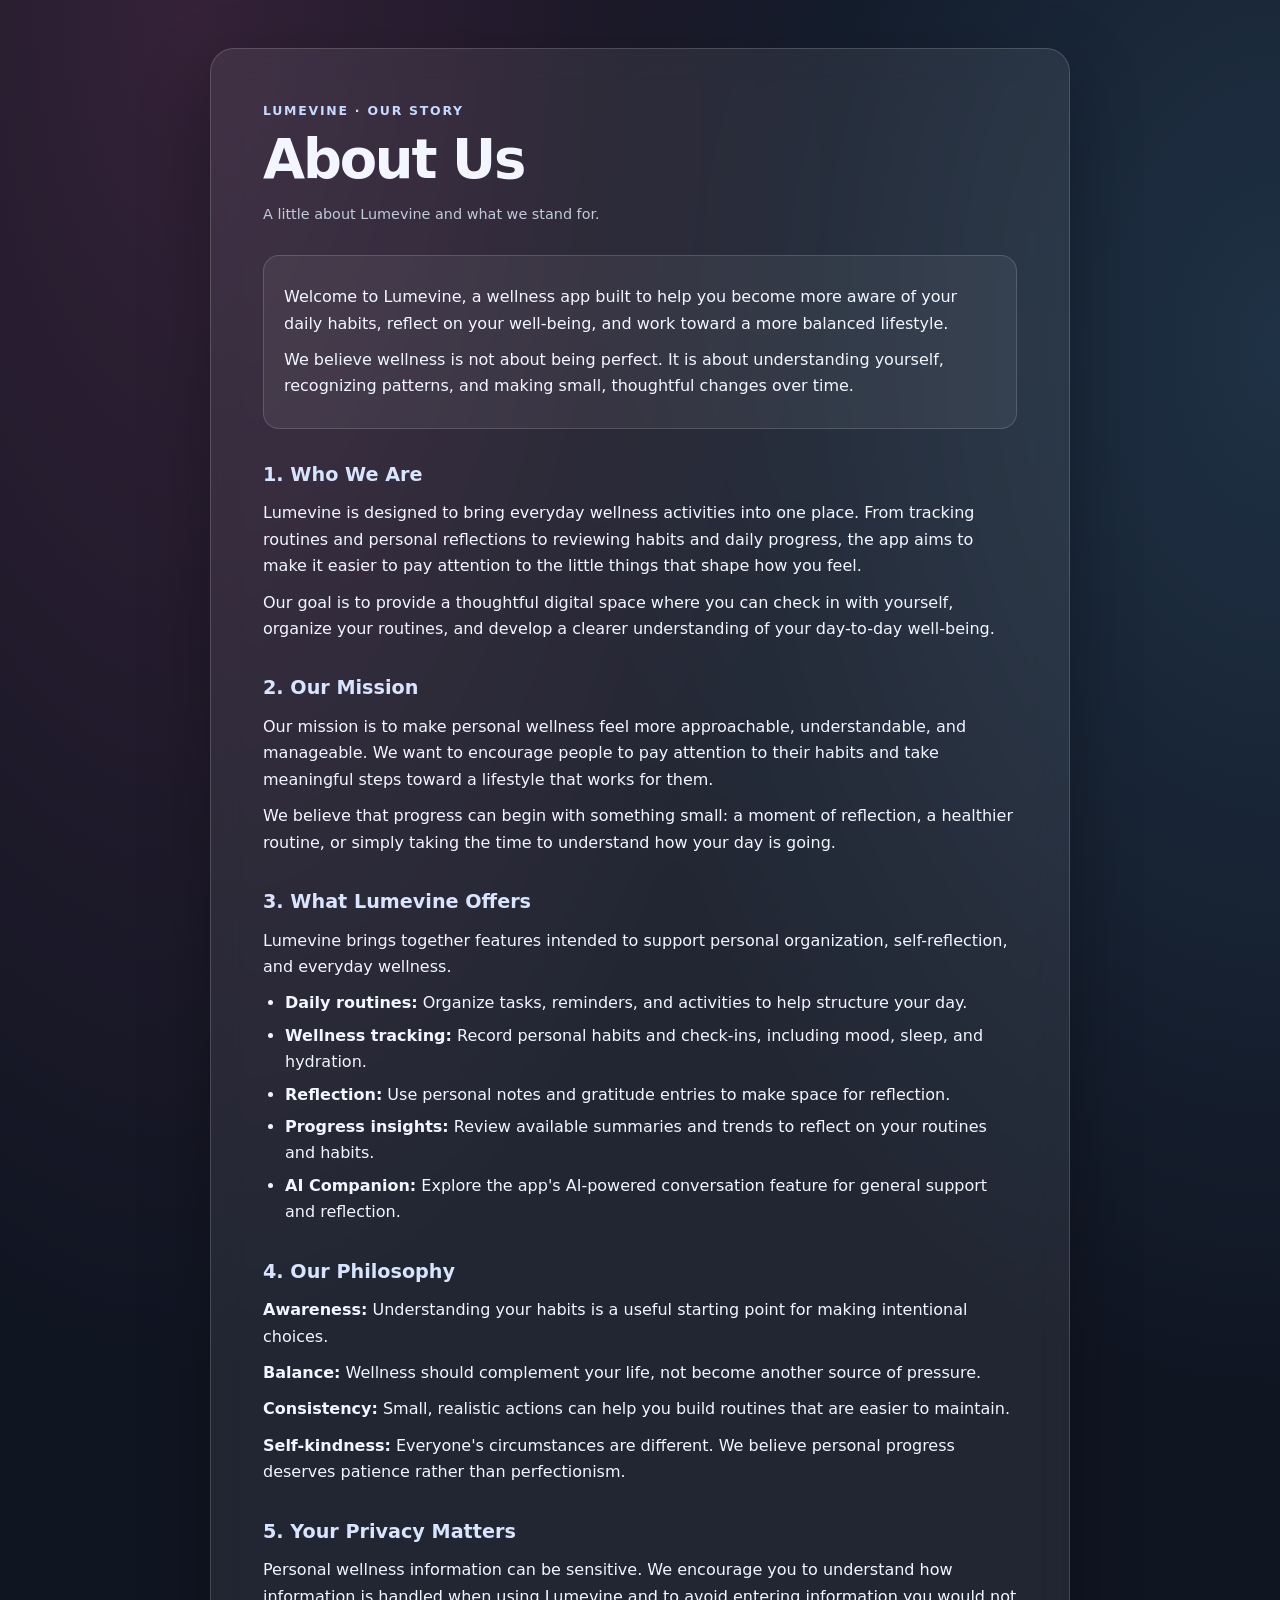
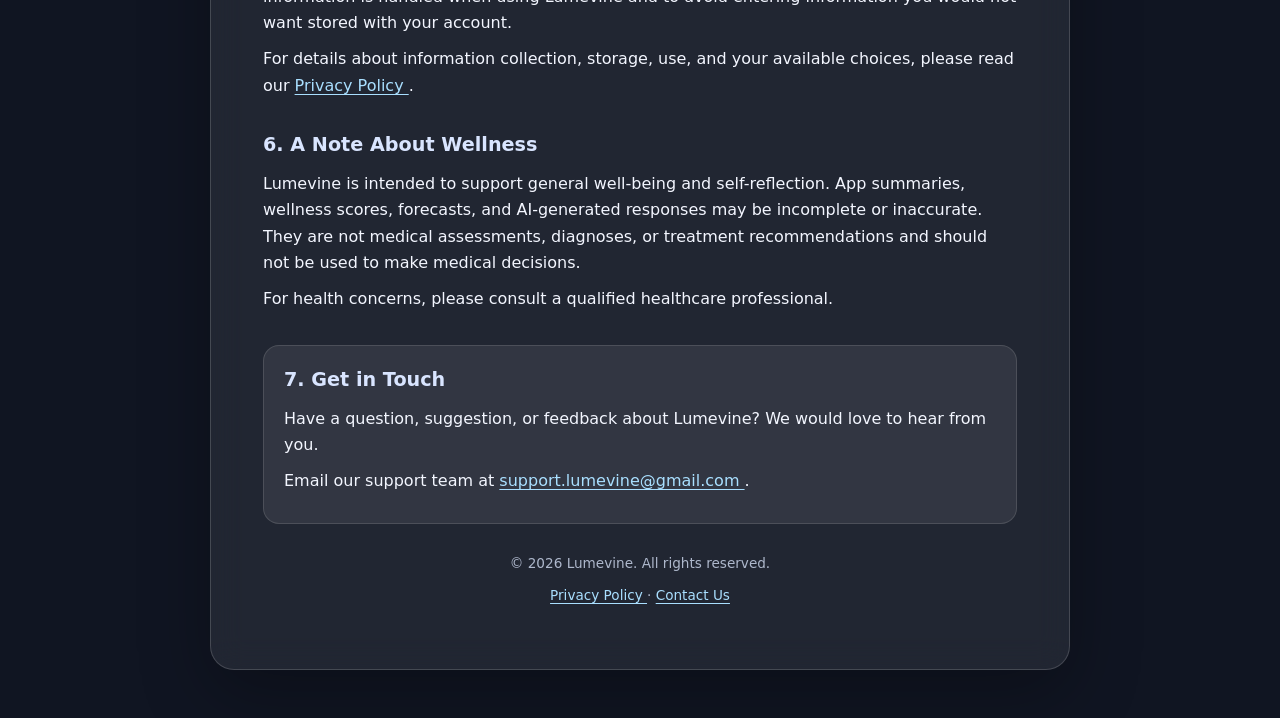
==== docs/about-us/index.html @ 64027235 "Add files via upload" ====
<!DOCTYPE html>
<html lang="en">
<head>
  <meta charset="utf-8">
  <meta name="viewport" content="width=device-width, initial-scale=1">
  <meta name="description" content="Learn about Lumevine, a wellness app designed to help you understand your habits, reflect on your well-being, and build healthier routines.">
  <title>About Us | Lumevine</title>

  <style>
    :root {
      color-scheme: dark;
      font-family: Inter, ui-sans-serif, system-ui, -apple-system,
        BlinkMacSystemFont, "Segoe UI", sans-serif;
      background: #101522;
      color: #f3f6ff;
      font-synthesis: none;
    }

    * { box-sizing: border-box; }

    body {
      min-height: 100vh;
      margin: 0;
      padding: 48px 18px;
      background:
        radial-gradient(ellipse at 15% 0%, rgba(124, 58, 98, .34), transparent 42%),
        radial-gradient(ellipse at 100% 15%, rgba(79, 139, 180, .24), transparent 38%),
        #101522;
      line-height: 1.65;
    }

    main {
      width: min(860px, 100%);
      margin: 0 auto;
      padding: clamp(24px, 5vw, 52px);
      border: 1px solid rgba(255,255,255,.16);
      border-radius: 24px;
      background: rgba(255,255,255,.075);
      box-shadow: 0 24px 70px rgba(0,0,0,.28);
      backdrop-filter: blur(16px);
    }

    .eyebrow {
      margin: 0 0 8px;
      color: #c8d9ff;
      font-size: .78rem;
      font-weight: 800;
      letter-spacing: .14em;
      text-transform: uppercase;
    }

    h1 {
      margin: 0;
      font-size: clamp(2rem, 6vw, 3.4rem);
      line-height: 1.1;
      letter-spacing: -.04em;
    }

    .updated {
      margin: 14px 0 28px;
      color: #c3cada;
      font-size: .9rem;
    }

    .intro {
      padding: 18px 20px;
      border: 1px solid rgba(255,255,255,.15);
      border-radius: 16px;
      background: rgba(255,255,255,.06);
    }

    h2 {
      margin: 30px 0 8px;
      color: #d9e5ff;
      font-size: 1.2rem;
    }

    p, ul { margin: 10px 0; }
    ul { padding-left: 22px; }
    li { margin: 6px 0; }

    a {
      color: #a9dfff;
      text-underline-offset: 3px;
    }

    a:hover { color: #d5f1ff; }

    .contact {
      margin-top: 32px;
      padding: 18px 20px;
      border: 1px solid rgba(255,255,255,.12);
      border-radius: 16px;
      background: rgba(255,255,255,.08);
    }

    footer {
      margin-top: 28px;
      color: #aeb8cc;
      font-size: .85rem;
      text-align: center;
    }

    @media (max-width: 600px) {
      body { padding: 24px 14px; }
    }
  </style>
</head>

<body>
  <main>
    <p class="eyebrow">Lumevine · Our Story</p>
    <h1>About Us</h1>
    <p class="updated">A little about Lumevine and what we stand for.</p>

    <div class="intro">
      <p>
        Welcome to Lumevine, a wellness app built to help you
        become more aware of your daily habits, reflect on your
        well-being, and work toward a more balanced lifestyle.
      </p>
      <p>
        We believe wellness is not about being perfect.
        It is about understanding yourself, recognizing patterns,
        and making small, thoughtful changes over time.
      </p>
    </div>

    <h2>1. Who We Are</h2>
    <p>
      Lumevine is designed to bring everyday wellness activities
      into one place. From tracking routines and personal
      reflections to reviewing habits and daily progress, the
      app aims to make it easier to pay attention to the
      little things that shape how you feel.
    </p>
    <p>
      Our goal is to provide a thoughtful digital space where
      you can check in with yourself, organize your routines,
      and develop a clearer understanding of your day-to-day
      well-being.
    </p>

    <h2>2. Our Mission</h2>
    <p>
      Our mission is to make personal wellness feel more
      approachable, understandable, and manageable.
      We want to encourage people to pay attention to their
      habits and take meaningful steps toward a lifestyle
      that works for them.
    </p>
    <p>
      We believe that progress can begin with something small:
      a moment of reflection, a healthier routine, or simply
      taking the time to understand how your day is going.
    </p>

    <h2>3. What Lumevine Offers</h2>
    <p>
      Lumevine brings together features intended to support
      personal organization, self-reflection, and everyday
      wellness.
    </p>
    <ul>
      <li>
        <strong>Daily routines:</strong>
        Organize tasks, reminders, and activities to help
        structure your day.
      </li>
      <li>
        <strong>Wellness tracking:</strong>
        Record personal habits and check-ins, including
        mood, sleep, and hydration.
      </li>
      <li>
        <strong>Reflection:</strong>
        Use personal notes and gratitude entries to make
        space for reflection.
      </li>
      <li>
        <strong>Progress insights:</strong>
        Review available summaries and trends to reflect
        on your routines and habits.
      </li>
      <li>
        <strong>AI Companion:</strong>
        Explore the app's AI-powered conversation feature
        for general support and reflection.
      </li>
    </ul>

    <h2>4. Our Philosophy</h2>
    <p>
      <strong>Awareness:</strong>
      Understanding your habits is a useful starting point
      for making intentional choices.
    </p>
    <p>
      <strong>Balance:</strong>
      Wellness should complement your life, not become
      another source of pressure.
    </p>
    <p>
      <strong>Consistency:</strong>
      Small, realistic actions can help you build routines
      that are easier to maintain.
    </p>
    <p>
      <strong>Self-kindness:</strong>
      Everyone's circumstances are different. We believe
      personal progress deserves patience rather than
      perfectionism.
    </p>

    <h2>5. Your Privacy Matters</h2>
    <p>
      Personal wellness information can be sensitive.
      We encourage you to understand how information is
      handled when using Lumevine and to avoid entering
      information you would not want stored with your account.
    </p>
    <p>
      For details about information collection, storage,
      use, and your available choices, please read our
      <a href="https://lumevine.runs-at.dev/privacypolicy">
        Privacy Policy
      </a>.
    </p>

    <h2>6. A Note About Wellness</h2>
    <p>
      Lumevine is intended to support general well-being
      and self-reflection. App summaries, wellness scores,
      forecasts, and AI-generated responses may be incomplete
      or inaccurate. They are not medical assessments,
      diagnoses, or treatment recommendations and should not
      be used to make medical decisions.
    </p>
    <p>
      For health concerns, please consult a qualified
      healthcare professional.
    </p>

    <div class="contact">
      <h2 style="margin-top:0">7. Get in Touch</h2>
      <p>
        Have a question, suggestion, or feedback about
        Lumevine? We would love to hear from you.
      </p>
      <p>
        Email our support team at
        <a href="mailto:support.lumevine@gmail.com">
          support.lumevine@gmail.com
        </a>.
      </p>
    </div>

    <footer>
      © <span id="year"></span> Lumevine. All rights reserved.
      <p>
        <a href="https://lumevine.runs-at.dev/privacypolicy">
          Privacy Policy
        </a>
        ·
        <a href="https://mail.google.com/mail/u/0/?fs=1&to=support.lumevine@gmail.com&tf=cm"
           target="_blank" rel="noopener noreferrer">
          Contact Us
        </a>
      </p>
    </footer>
  </main>

  <script>
    document.getElementById("year").textContent =
      new Date().getFullYear();
  </script>
</body>
</html>
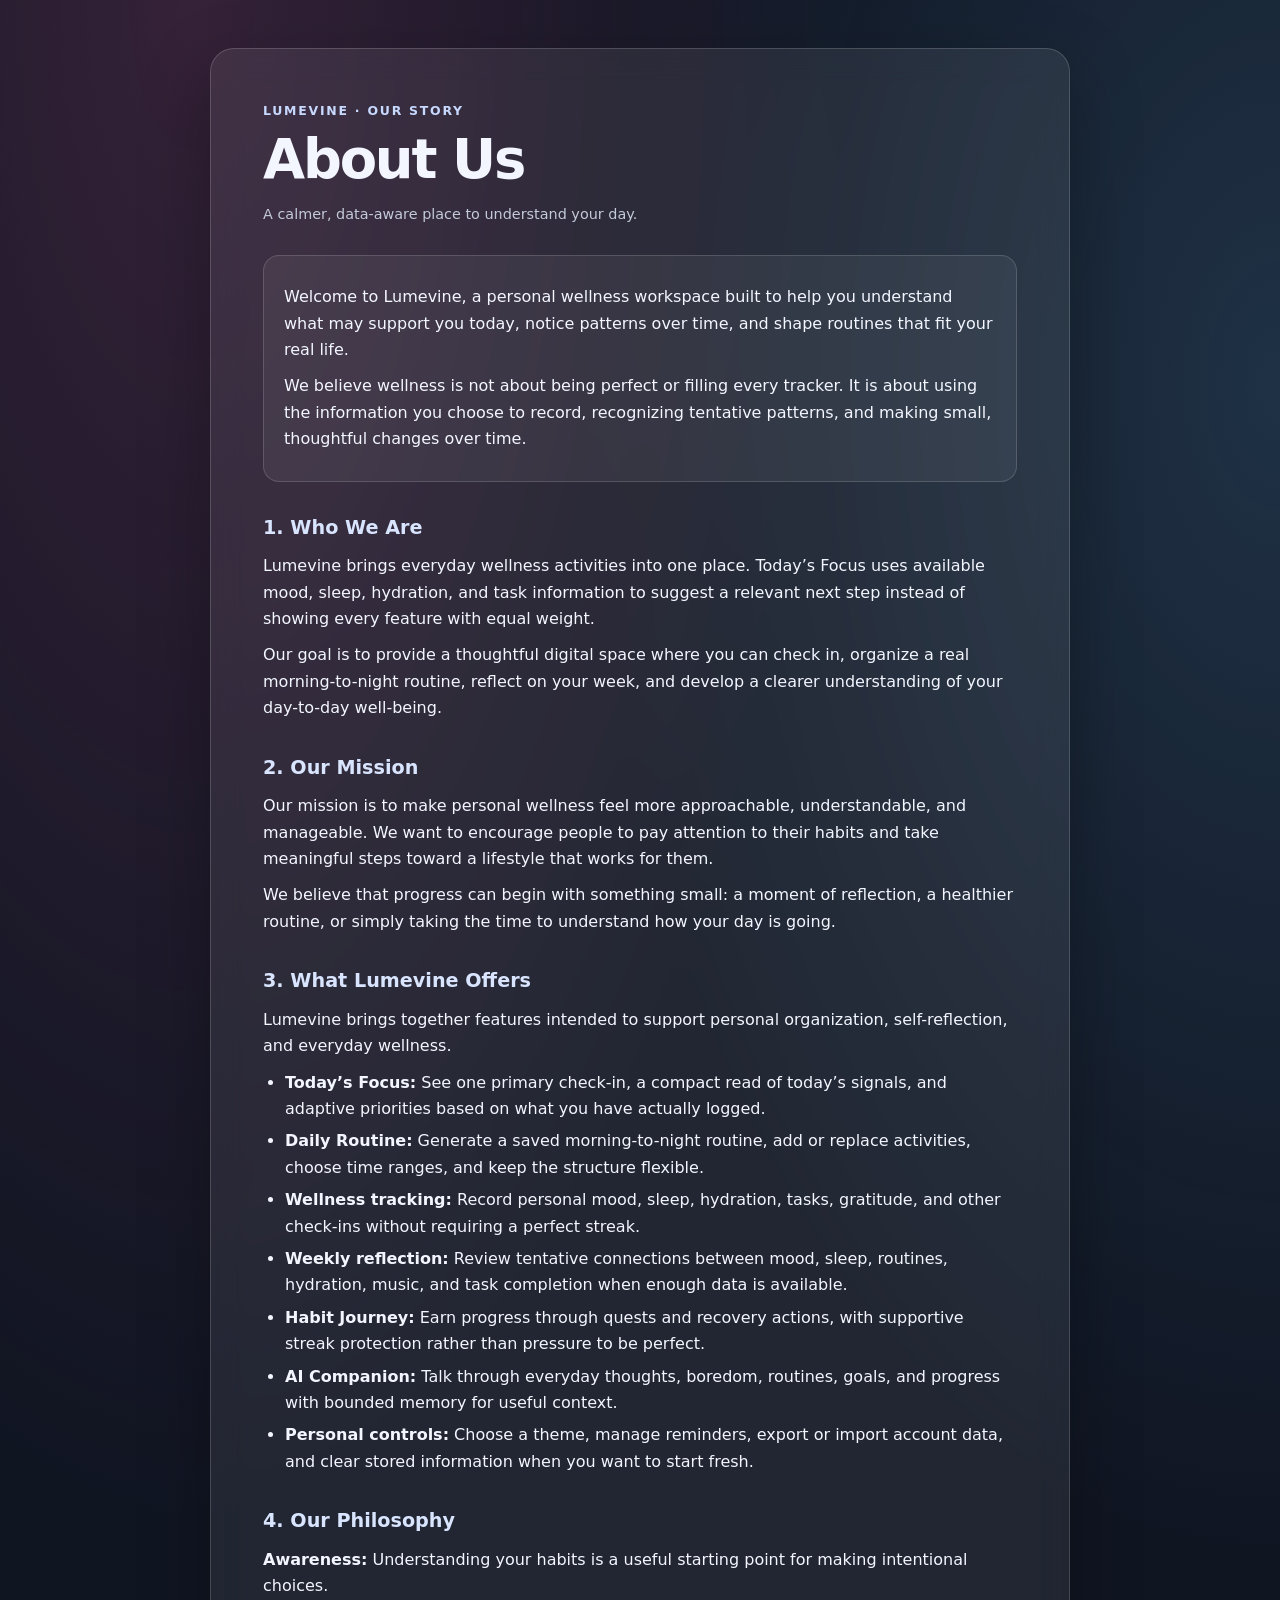
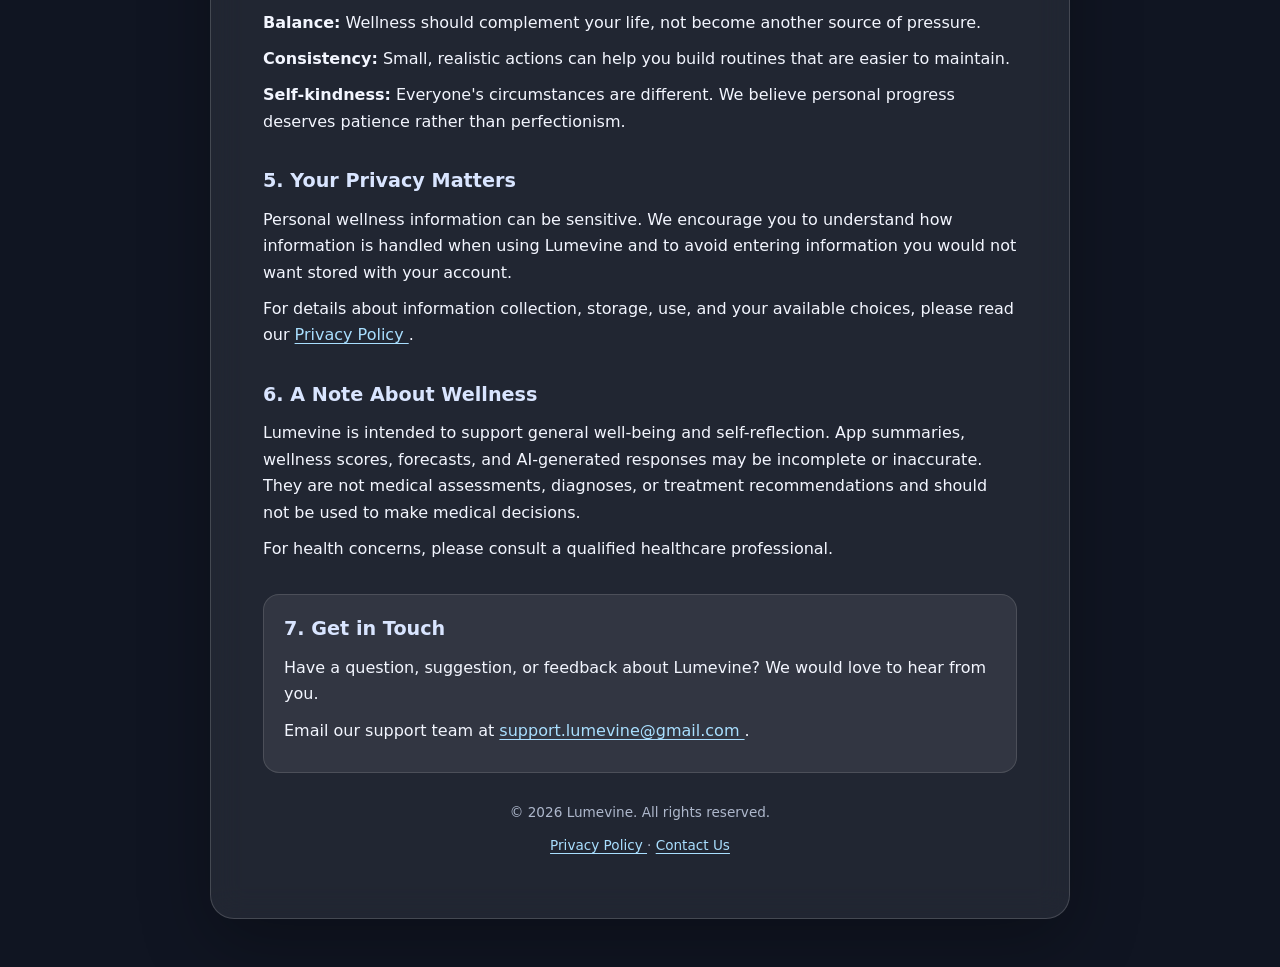
==== commit 96cbd625: "Lumevine 14.1.1 - Nebula Release Notes:  - Updated the `FAQ &amp; Help Center` with answers that bet" ====
--- a/docs/about-us/index.html
+++ b/docs/about-us/index.html
@@ -112,34 +112,31 @@
   <main>
     <p class="eyebrow">Lumevine · Our Story</p>
     <h1>About Us</h1>
-    <p class="updated">A little about Lumevine and what we stand for.</p>
+    <p class="updated">A calmer, data-aware place to understand your day.</p>
 
     <div class="intro">
       <p>
-        Welcome to Lumevine, a wellness app built to help you
-        become more aware of your daily habits, reflect on your
-        well-being, and work toward a more balanced lifestyle.
-      </p>
-      <p>
-        We believe wellness is not about being perfect.
-        It is about understanding yourself, recognizing patterns,
-        and making small, thoughtful changes over time.
+        Welcome to Lumevine, a personal wellness workspace built to help you
+        understand what may support you today, notice patterns over time,
+        and shape routines that fit your real life.
+      </p>
+      <p>
+        We believe wellness is not about being perfect or filling every tracker.
+        It is about using the information you choose to record, recognizing
+        tentative patterns, and making small, thoughtful changes over time.
       </p>
     </div>
 
     <h2>1. Who We Are</h2>
     <p>
-      Lumevine is designed to bring everyday wellness activities
-      into one place. From tracking routines and personal
-      reflections to reviewing habits and daily progress, the
-      app aims to make it easier to pay attention to the
-      little things that shape how you feel.
-    </p>
-    <p>
-      Our goal is to provide a thoughtful digital space where
-      you can check in with yourself, organize your routines,
-      and develop a clearer understanding of your day-to-day
-      well-being.
+      Lumevine brings everyday wellness activities into one place. Today’s Focus
+      uses available mood, sleep, hydration, and task information to suggest a
+      relevant next step instead of showing every feature with equal weight.
+    </p>
+    <p>
+      Our goal is to provide a thoughtful digital space where you can check in,
+      organize a real morning-to-night routine, reflect on your week, and
+      develop a clearer understanding of your day-to-day well-being.
     </p>
 
     <h2>2. Our Mission</h2>
@@ -164,29 +161,39 @@
     </p>
     <ul>
       <li>
-        <strong>Daily routines:</strong>
-        Organize tasks, reminders, and activities to help
-        structure your day.
+        <strong>Today’s Focus:</strong>
+        See one primary check-in, a compact read of today’s signals, and
+        adaptive priorities based on what you have actually logged.
+      </li>
+      <li>
+        <strong>Daily Routine:</strong>
+        Generate a saved morning-to-night routine, add or replace activities,
+        choose time ranges, and keep the structure flexible.
       </li>
       <li>
         <strong>Wellness tracking:</strong>
-        Record personal habits and check-ins, including
-        mood, sleep, and hydration.
-      </li>
-      <li>
-        <strong>Reflection:</strong>
-        Use personal notes and gratitude entries to make
-        space for reflection.
-      </li>
-      <li>
-        <strong>Progress insights:</strong>
-        Review available summaries and trends to reflect
-        on your routines and habits.
+        Record personal mood, sleep, hydration, tasks, gratitude, and other
+        check-ins without requiring a perfect streak.
+      </li>
+      <li>
+        <strong>Weekly reflection:</strong>
+        Review tentative connections between mood, sleep, routines, hydration,
+        music, and task completion when enough data is available.
+      </li>
+      <li>
+        <strong>Habit Journey:</strong>
+        Earn progress through quests and recovery actions, with supportive streak
+        protection rather than pressure to be perfect.
       </li>
       <li>
         <strong>AI Companion:</strong>
-        Explore the app's AI-powered conversation feature
-        for general support and reflection.
+        Talk through everyday thoughts, boredom, routines, goals, and progress
+        with bounded memory for useful context.
+      </li>
+      <li>
+        <strong>Personal controls:</strong>
+        Choose a theme, manage reminders, export or import account data, and
+        clear stored information when you want to start fresh.
       </li>
     </ul>
 
@@ -223,7 +230,7 @@
     <p>
       For details about information collection, storage,
       use, and your available choices, please read our
-      <a href="https://lumevine.runs-at.dev/privacypolicy">
+      <a href="https://lumevine.runs-at.dev/privacy-policy">
         Privacy Policy
       </a>.
     </p>
@@ -259,7 +266,7 @@
     <footer>
       © <span id="year"></span> Lumevine. All rights reserved.
       <p>
-        <a href="https://lumevine.runs-at.dev/privacypolicy">
+        <a href="https://lumevine.runs-at.dev/privacy-policy">
           Privacy Policy
         </a>
         ·
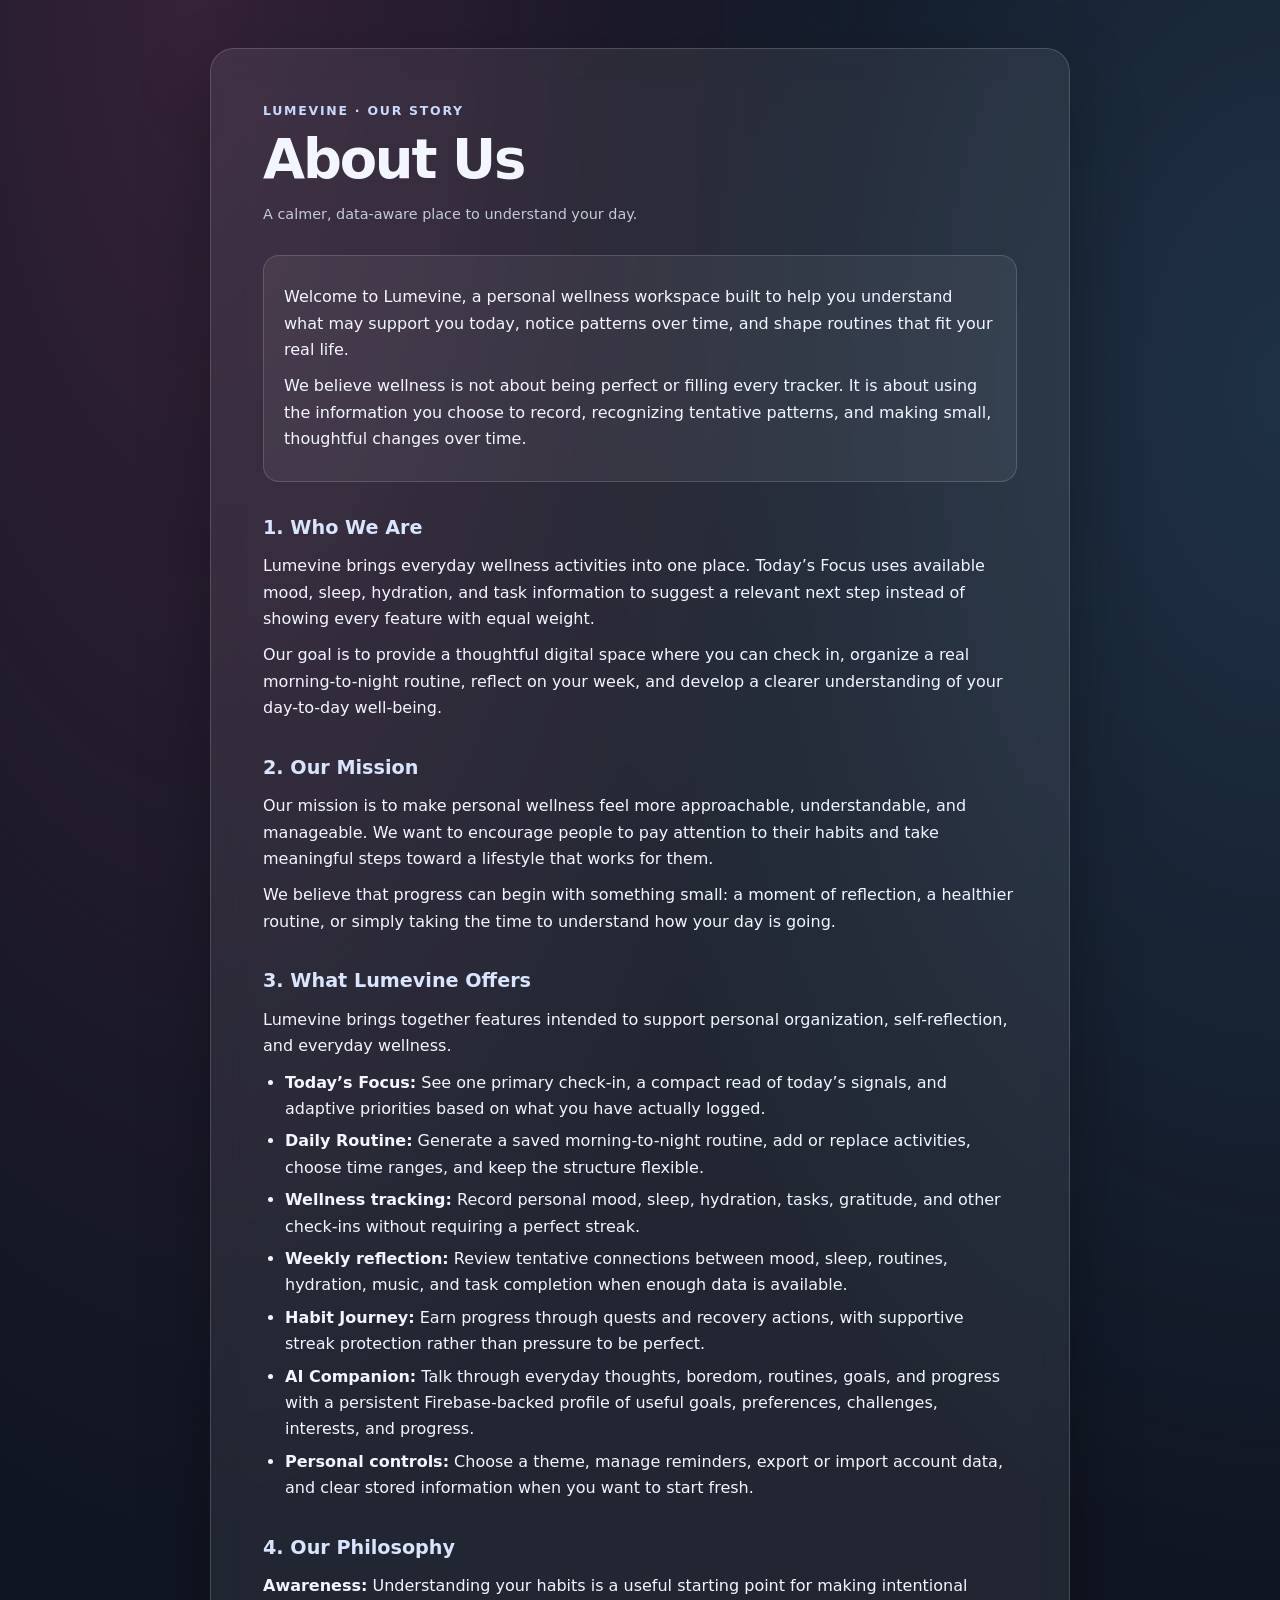
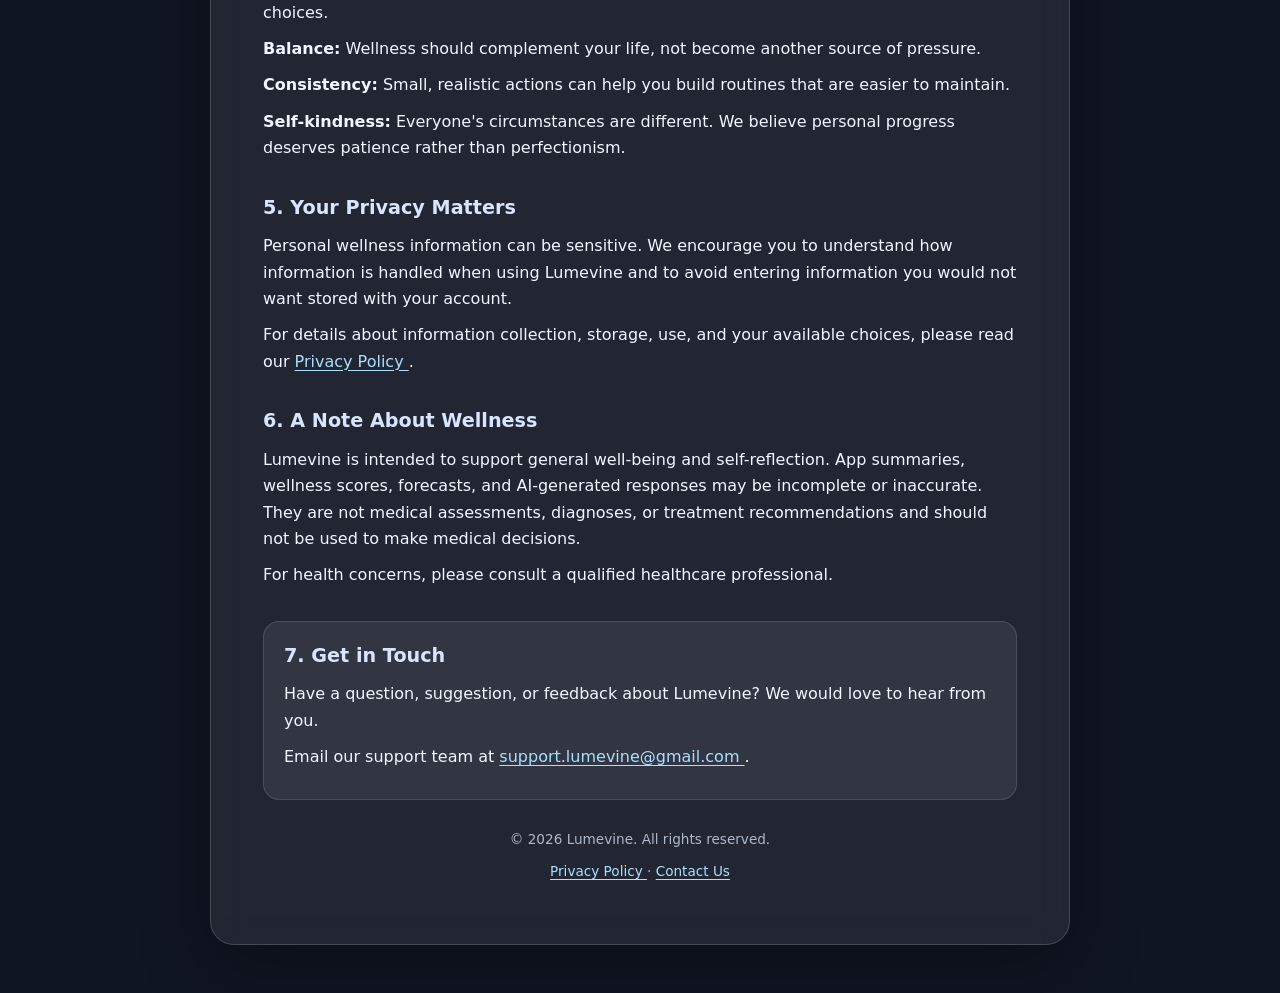
==== commit 0d811dc6: "Lumevine 14.2 - Nebula Release Notes:  - “What do you know about me?” now presents saved details in " ====
--- a/docs/about-us/index.html
+++ b/docs/about-us/index.html
@@ -188,7 +188,8 @@
       <li>
         <strong>AI Companion:</strong>
         Talk through everyday thoughts, boredom, routines, goals, and progress
-        with bounded memory for useful context.
+        with a persistent Firebase-backed profile of useful goals, preferences,
+        challenges, interests, and progress.
       </li>
       <li>
         <strong>Personal controls:</strong>
